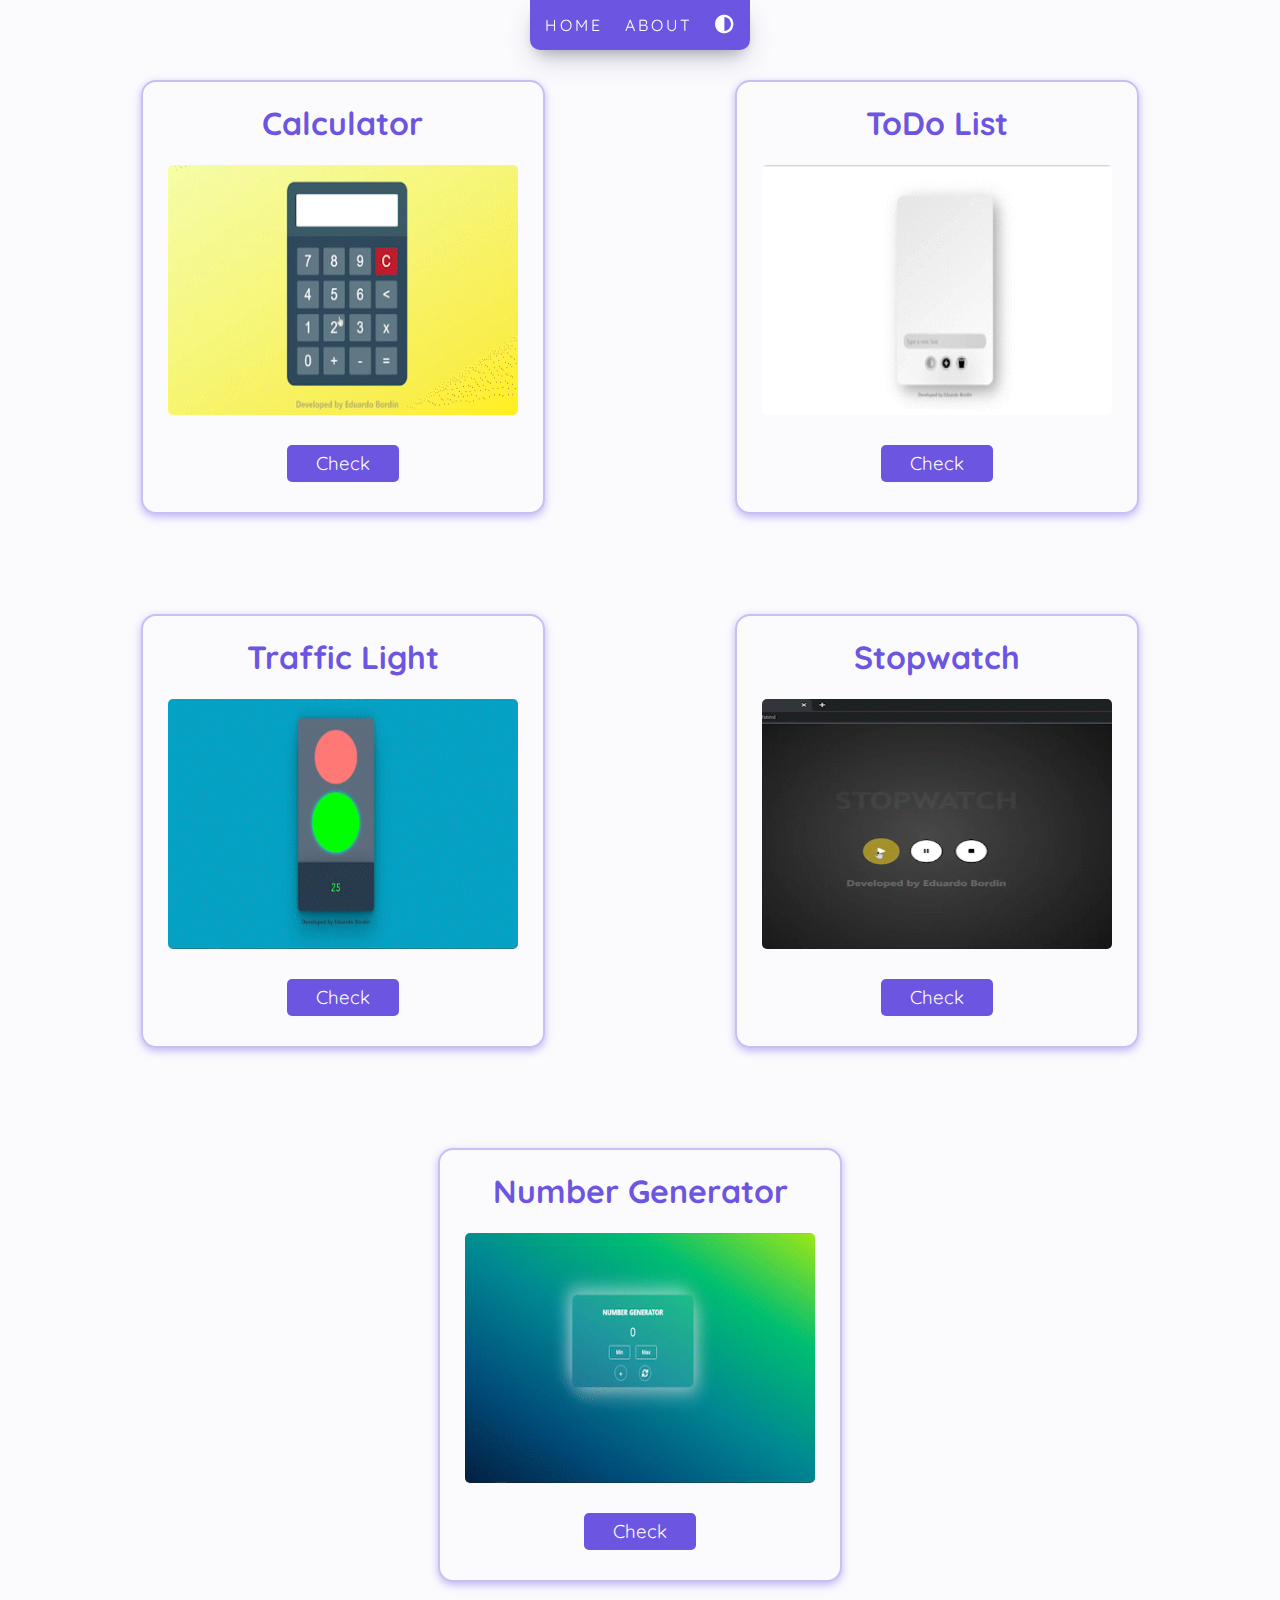
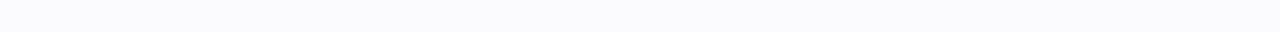
==== index.html @ f2ccfe51 "NewUpdate" ====
<!DOCTYPE html>
<html lang="en">
<head>
    <meta charset="UTF-8">
    <meta http-equiv="X-UA-Compatible" content="IE=edge">
    <meta name="viewport" content="width=device-width, initial-scale=1.0">
    <title>Eduardo Bordin - Profile</title>
    <link rel="stylesheet" href="./main_content/styleProfile.css">
    <link rel="stylesheet" href="https://cdnjs.cloudflare.com/ajax/libs/font-awesome/6.1.1/css/all.min.css">
    <link rel="preconnect" href="https://fonts.googleapis.com">
<link rel="preconnect" href="https://fonts.gstatic.com" crossorigin>
<link href="https://fonts.googleapis.com/css2?family=Quicksand&display=swap" rel="stylesheet">
</head>
<body>

    <section id="main">
        
        <div id="navBar">
            
            <a href="#" id="linkNav">HOME</a>
            <!-- <a href="#" id="linkNav" class="btnProjects">PROJECTS</a> -->
            <a href="about.html" id="linkNav">ABOUT</a>
            <button id="btnDarkMode"><i class="fa-solid fa-circle-half-stroke" id="iconDarkMode"></i></button>
            
        </div>
        <!-- <div id="modalDiv">
            <p>
                This section is in Development.
            </p>
            <button id="closeModal"></button>
        </div> -->


        <div id="infMain">

            <div class="inf1 infBlack1">
                <h1 id="h1">Calculator</h1>
                <img src="./main_content/images/calculator_AdobeExpress.gif" alt="Test" id="mainImg">
                <a href="https://eduardosbordin.github.io/projectCalculator/" id="linkView">Check</a>
            </div>

            <div class="inf1 infBlack2">
                <h1 id="h1_2">ToDo List</h1>     
                <img src="./main_content/images/todoGift.gif" alt="Test" id="mainImg">
                <a href="https://eduardosbordin.github.io/todoList/" id="linkView">Check</a>
            </div>

            <div class="inf1 infBlack3">
                <h1 id="h1_3">Traffic Light</h1>   
                <img src="./main_content/images/trafficGIF.gif" alt="Test" id="mainImg">  
                <a href="https://eduardosbordin.github.io/TrafficLight/" id="linkView">Check</a>
            </div>

            <div class="inf1 infBlack4">
                <h1 id="h1_4">Stopwatch</h1>     
                <img src="./main_content/images/stopGift.gif" alt="Test" id="mainImg">
                <a href="https://eduardosbordin.github.io/project_stopwatch/" id="linkView">Check</a>
            </div>

            <div class="inf1 infBlack5">
                <h1 id="h1_5">Number Generator</h1>     
                <img src="./main_content/images/numberGeneGif.gif" alt="Test" id="mainImg">
                <a href="https://eduardosbordin.github.io/numberGenerator/" id="linkView">Check</a>
            </div>

                
        </div>

        <!-- <footer>
            <div id="divLinks">
                <a href="https://github.com/EduardoSBordin" id="linkFooter"><i class="fa-brands fa-github github"></i></a>
                <a href="https://www.linkedin.com/in/dudubordin/" id="linkFooter"><i class="fa-brands fa-linkedin-in linkdin"></i></a>
                <a href="https://www.instagram.com/dudubordin_/" id="linkFooter"><i class="fa-brands fa-instagram instagram"></i></a>   
            </div>
        </footer> -->

        
    </section>

<script src="./main_content/scriptProfile.js"></script>
</body>
</html>
---- main_content/styleProfile.css ----
::-webkit-scrollbar {
    width: 10px;
    background: rgba(128, 128, 128, 0);
  }
  
  /* Track */
  ::-webkit-scrollbar-track {
    box-shadow: inset 0 0 5px rgba(163, 43, 43, 0); 
    border-radius: 10px;
  }
   
  /* Handle */
  ::-webkit-scrollbar-thumb {
    background: #6C55E0; 
    border-radius: 10px;
  }
  
  /* Handle on hover */
  ::-webkit-scrollbar-thumb:hover {
    background: #7f6cdf; 
  }
body{
    margin: 0%;
    background: #fbfbfe;
    background-attachment: fixed;
    transition: 0.3s;
}
#main{

    background: rgba(151, 65, 65, 0);
    height: auto;
    width: 100%;
    display: flex;
    justify-content: center;

}
#navBar{

    background: #6C55E0;
    padding: 10px;
    transition: 0.5s;
    border-radius: 0px 0px 10px 10px;
    width: 200px;

    box-shadow: rgba(50, 50, 93, 0.25) 0px 13px 27px -5px, rgba(0, 0, 0, 0.3) 0px 8px 16px -8px;

    position: fixed;
    display: flex;
    flex-direction: row;
    justify-content: space-between;
    align-items: center;
}
#infMain{

    background: rgba(255, 255, 255, 0);
    width: 100%;
    height: 100%;
    text-align: center;
    margin-top: 30px;
    transition: 0.5s;

    display: flex;
    flex-wrap: wrap;
    justify-content: space-evenly;

}
body.activeBody{

    background: rgb(29, 29, 29);
}
footer{

    /* background: rgb(255, 60, 60);
    background: linear-gradient(90deg, rgb(255, 84, 84) 21%, rgb(255, 153, 0) 82%);
    background-attachment: fixed; */
    width: 100%;
    height: 60px;
    margin-top: 360px;
}
#divLinks{
    margin: auto;
    margin-top: -30px;
    background: rgb(255, 255, 255);
    width: 200px;
    height: 35px;
    border-radius: 25px;
    /*box-shadow: rgba(0, 0, 0, 0.35) 0px 5px 15px;*/
    box-shadow: rgba(9, 30, 66, 0.25) 0px 4px 8px -2px, rgba(9, 30, 66, 0.08) 0px 0px 0px 1px;
    text-align: center;
    padding: 10px;
}
#linkFooter{
    color: rgb(139, 139, 139);
    background: rgba(255, 192, 203, 0);
    margin: 15px;
    font-size: 22pt;
}
i{
    transition: 0.6s;
}
i:hover{
    transform: scale(1.3);
}
.instagram:hover{
    
    color: #ff4040;
    color: radial-gradient(circle, rgba(131,58,180,1) 0%, rgba(253,29,29,1) 50%, rgba(252,176,69,1) 100%);;
}
.linkdin:hover{

    color: royalblue;
}
.github:hover{

    color: black;
}
#mainImg{

    width: 350px;
    height: 250px;
    border-radius: 5px;
    box-shadow: rgba(231, 73, 73, 0) 0px 3px 8px;
    cursor: pointer;
}
#linkNav{
   
    text-decoration: none;
    margin: 5px;
    font-family: 'Quicksand', sans-serif;
    letter-spacing: 3px;
    font-size: 12pt;
    color: white;
}

#linkNav:hover{

    color: white;
    font-weight: 600;
}
.inf1{

    background: rgba(204, 204, 204, 0);
    width: 400px;
    height: 430px;
    display: flex;
    flex-direction: column;
    align-items: center;
    margin: 50px;
    border-radius: 15px;
    border: 2px solid #6c55e05b;
    transition: 0.4s;

    box-shadow: #6c55e06b 0px 3px 8px;
    /* box-shadow: rgba(0, 0, 0, 0.15) 1.95px 1.95px 2.6px; */
}
h1{
    transition: 0.4s;
    font-family: 'Quicksand', sans-serif;
    color: #6C55E0;
}
#linkView{

    background: #6C55E0;
    color: white;
    margin: auto;
    margin-top: 30px;
    position: relative;
    text-decoration: none;
    font-family: 'Quicksand', sans-serif;
    font-size: 14pt;
    transition: 0.3s;
    display: flex;
    justify-content: center;
    text-align: center;
    padding: 5px;
    width: 100px;
    height: 25px;
    border-radius: 5px;
    border: 1px solid #6c55e000;
}
#linkView:hover{
    
   background: #8b71fd;
   border: 1px solid #6c55e0;
   color: whitesmoke;
}
#btnDarkMode{
    background: none;
    border: none;
    cursor: pointer;
    font-size: 14pt;
}
/* #h1.activeBody, #h1_2.activeBody, #h1_3.activeBody,
#h1_4.activeBody, #h1_5.activeBody{
    color: white;
} */
#iconDarkMode{
    color: white;
}
#modalDiv{

    background: rgb(255, 255, 255);
    width: 200px;
    height: 100px;
    display: none;
    transition: 0.5s;
    border-radius: 0px 0px 10px 10px;
    box-shadow: rgba(0, 0, 0, 0.45) 0px 25px 20px -20px;
    margin: auto;
    margin-top: -21px;
}
p{
    text-align: center;
    font-family: 'Quicksand', sans-serif;
    font-size: 16pt;
}
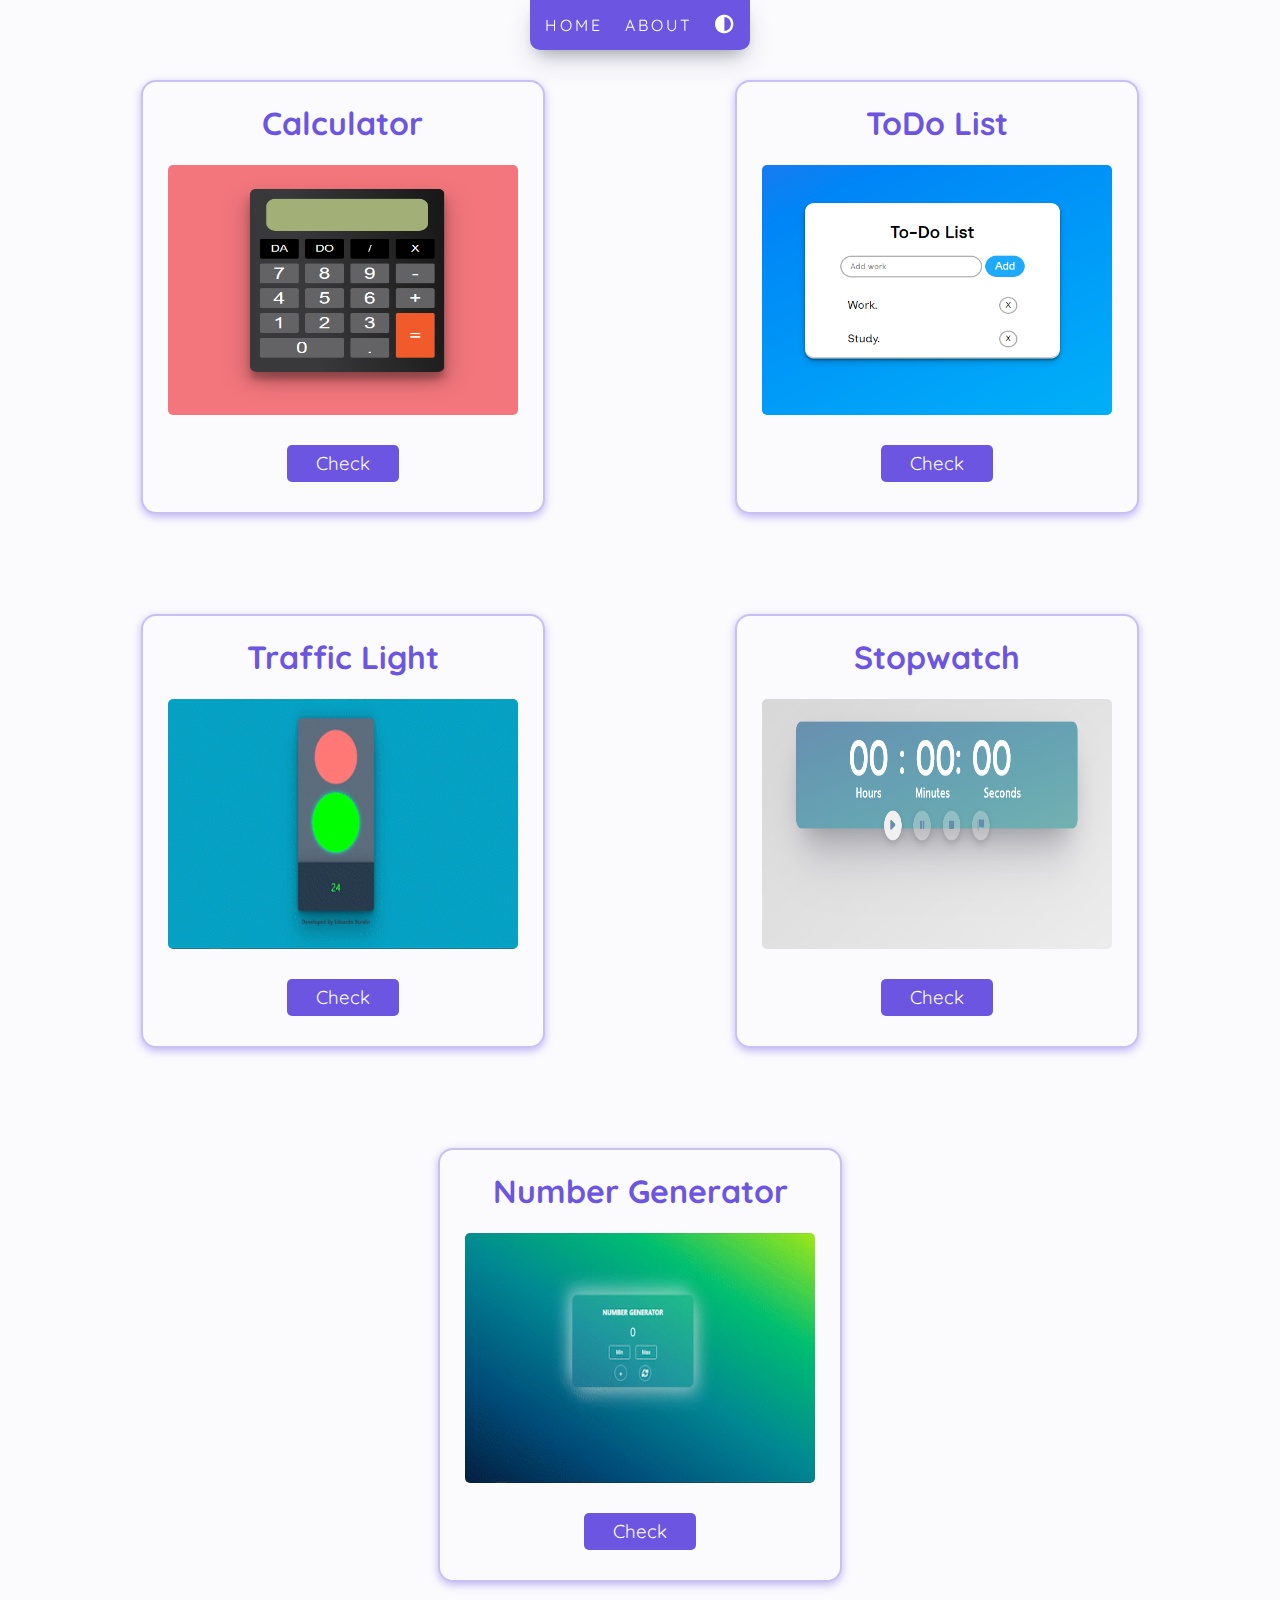
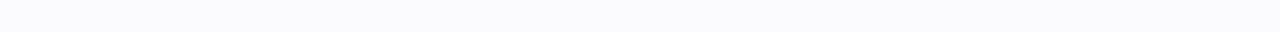
==== commit 3fb6d027: "update-projects" ====
--- a/index.html
+++ b/index.html
@@ -35,14 +35,14 @@
 
             <div class="inf1 infBlack1">
                 <h1 id="h1">Calculator</h1>
-                <img src="./main_content/images/calculator_AdobeExpress.gif" alt="Test" id="mainImg">
-                <a href="https://eduardosbordin.github.io/projectCalculator/" id="linkView">Check</a>
+                <img src="./main_content/images/calculatorIMG.png" alt="Test" id="mainImg">
+                <a href="https://eduardosbordin.github.io/calculator-profile/" id="linkView">Check</a>
             </div>
 
             <div class="inf1 infBlack2">
                 <h1 id="h1_2">ToDo List</h1>     
-                <img src="./main_content/images/todoGift.gif" alt="Test" id="mainImg">
-                <a href="https://eduardosbordin.github.io/todoList/" id="linkView">Check</a>
+                <img src="./main_content/images/todolistIMG.png" alt="Test" id="mainImg">
+                <a href="https://eduardosbordin.github.io/todolist-profile/" id="linkView">Check</a>
             </div>
 
             <div class="inf1 infBlack3">
@@ -53,8 +53,8 @@
 
             <div class="inf1 infBlack4">
                 <h1 id="h1_4">Stopwatch</h1>     
-                <img src="./main_content/images/stopGift.gif" alt="Test" id="mainImg">
-                <a href="https://eduardosbordin.github.io/project_stopwatch/" id="linkView">Check</a>
+                <img src="./main_content/images/stopwatchIMG.png" alt="Test" id="mainImg">
+                <a href="https://eduardosbordin.github.io/stopwatch-profile/" id="linkView">Check</a>
             </div>
 
             <div class="inf1 infBlack5">
--- a/main_content/styleProfile.css
+++ b/main_content/styleProfile.css
@@ -43,7 +43,7 @@
     width: 200px;
 
     box-shadow: rgba(50, 50, 93, 0.25) 0px 13px 27px -5px, rgba(0, 0, 0, 0.3) 0px 8px 16px -8px;
-
+    z-index: 1;
     position: fixed;
     display: flex;
     flex-direction: row;
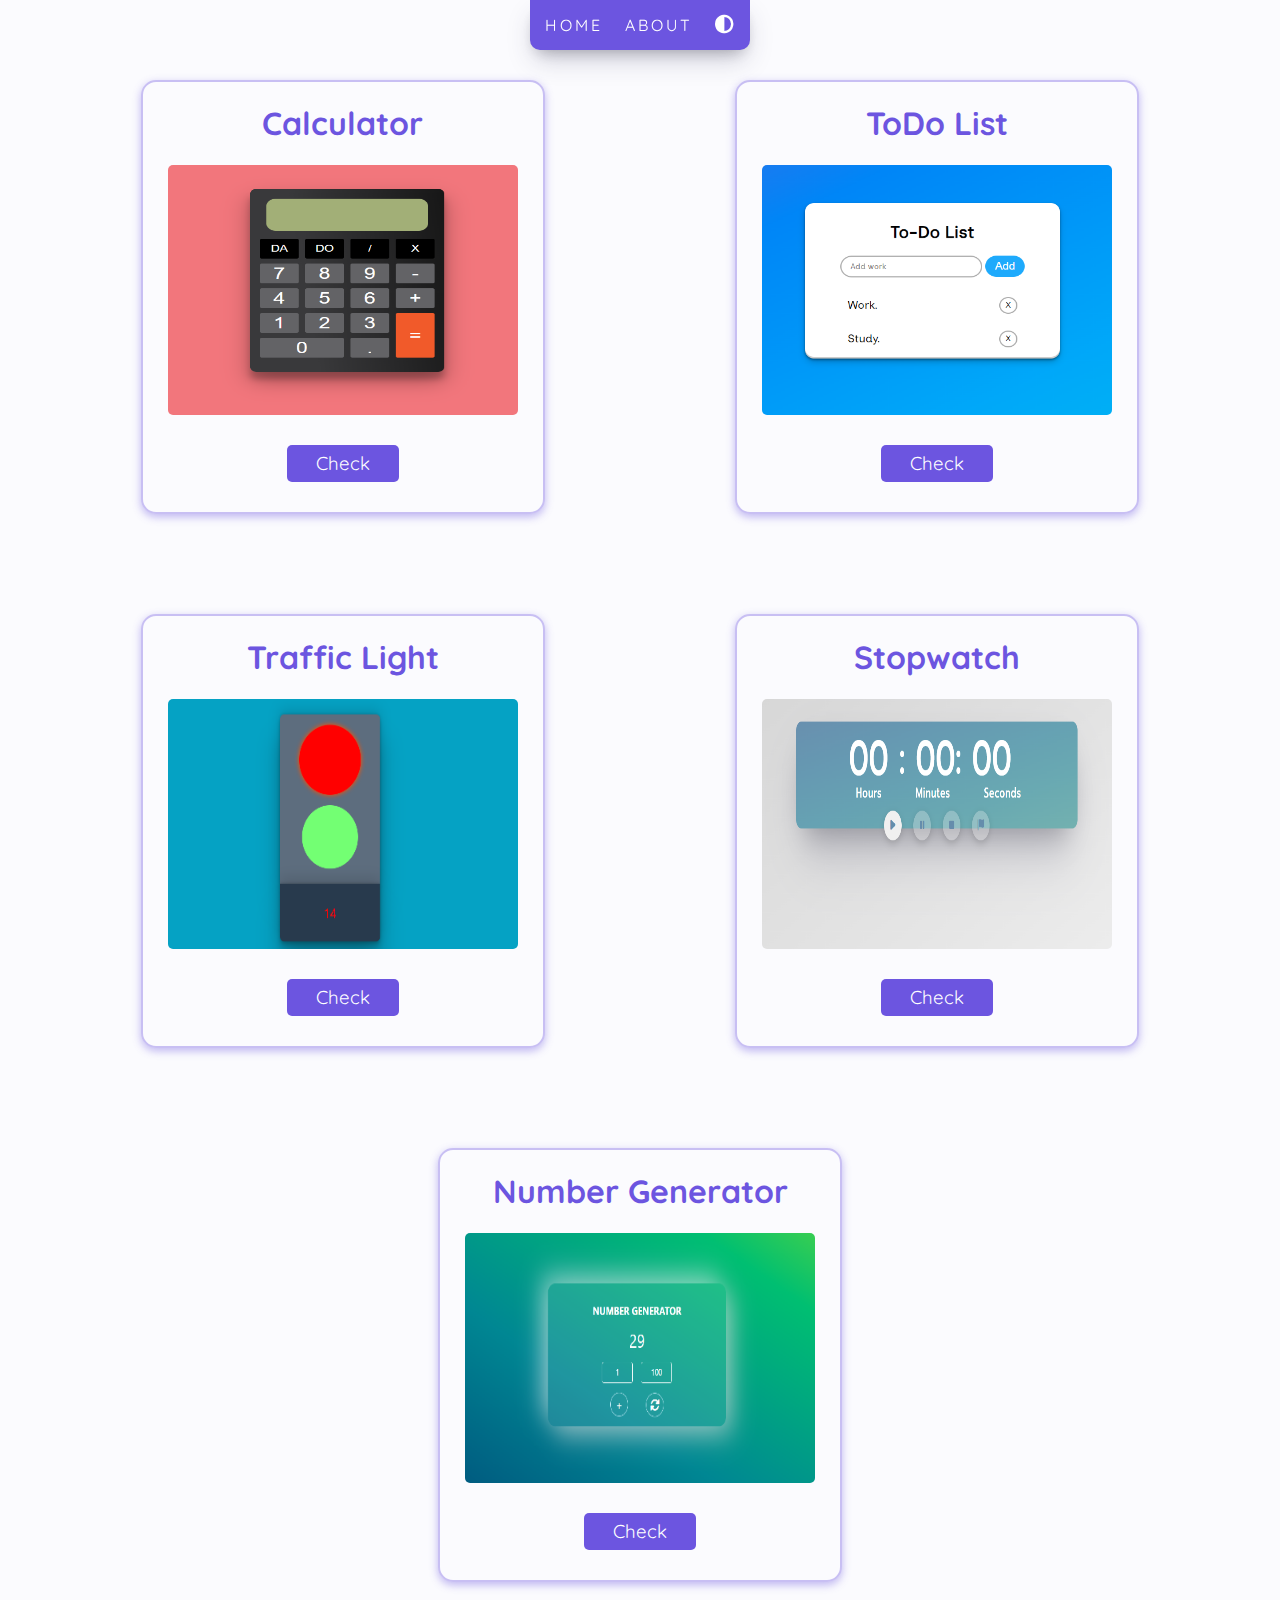
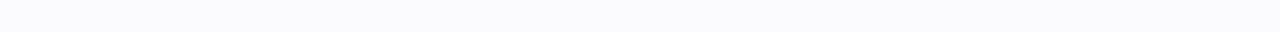
==== commit 32f5ffe3: "update_1" ====
--- a/index.html
+++ b/index.html
@@ -47,7 +47,7 @@
 
             <div class="inf1 infBlack3">
                 <h1 id="h1_3">Traffic Light</h1>   
-                <img src="./main_content/images/trafficGIF.gif" alt="Test" id="mainImg">  
+                <img src="./main_content/images/trafficLightIMG.png" alt="Test" id="mainImg">  
                 <a href="https://eduardosbordin.github.io/TrafficLight/" id="linkView">Check</a>
             </div>
 
@@ -59,7 +59,7 @@
 
             <div class="inf1 infBlack5">
                 <h1 id="h1_5">Number Generator</h1>     
-                <img src="./main_content/images/numberGeneGif.gif" alt="Test" id="mainImg">
+                <img src="./main_content/images/numberGIMG.png" alt="Test" id="mainImg">
                 <a href="https://eduardosbordin.github.io/numberGenerator/" id="linkView">Check</a>
             </div>
 
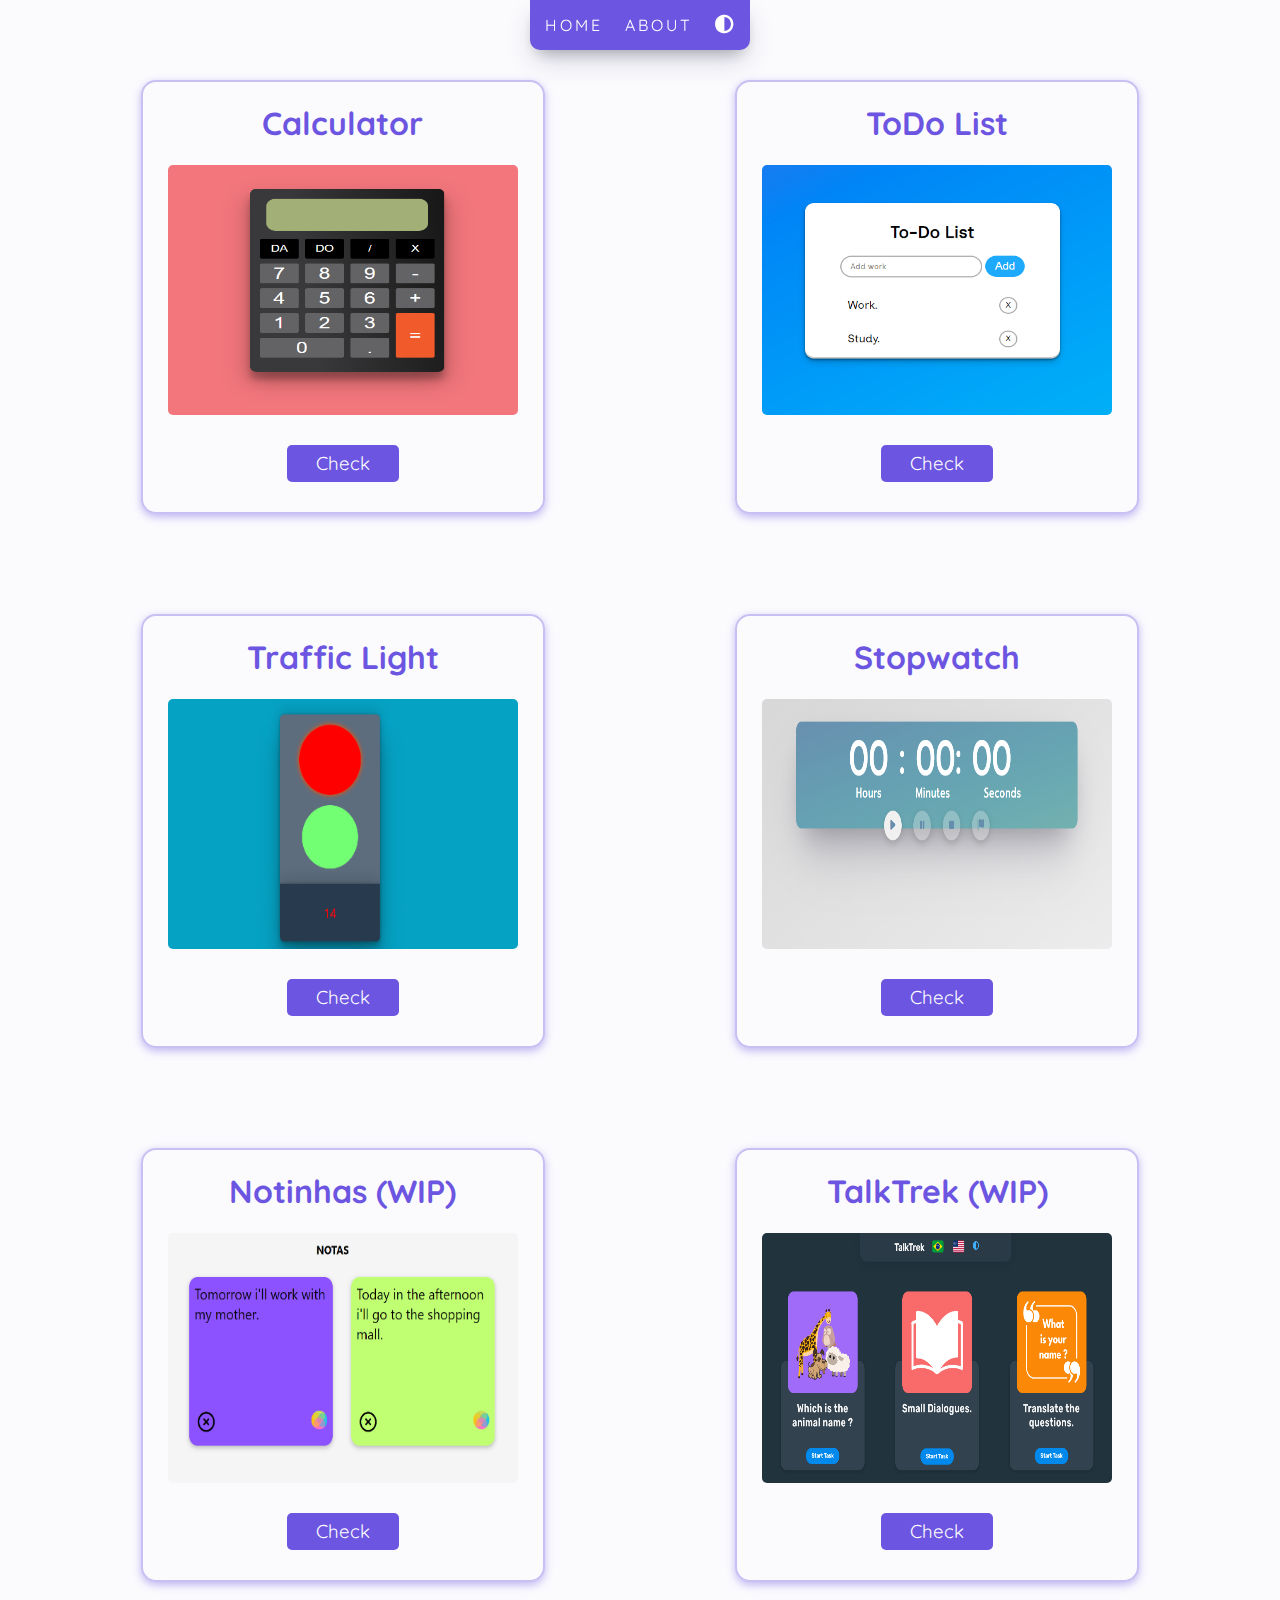
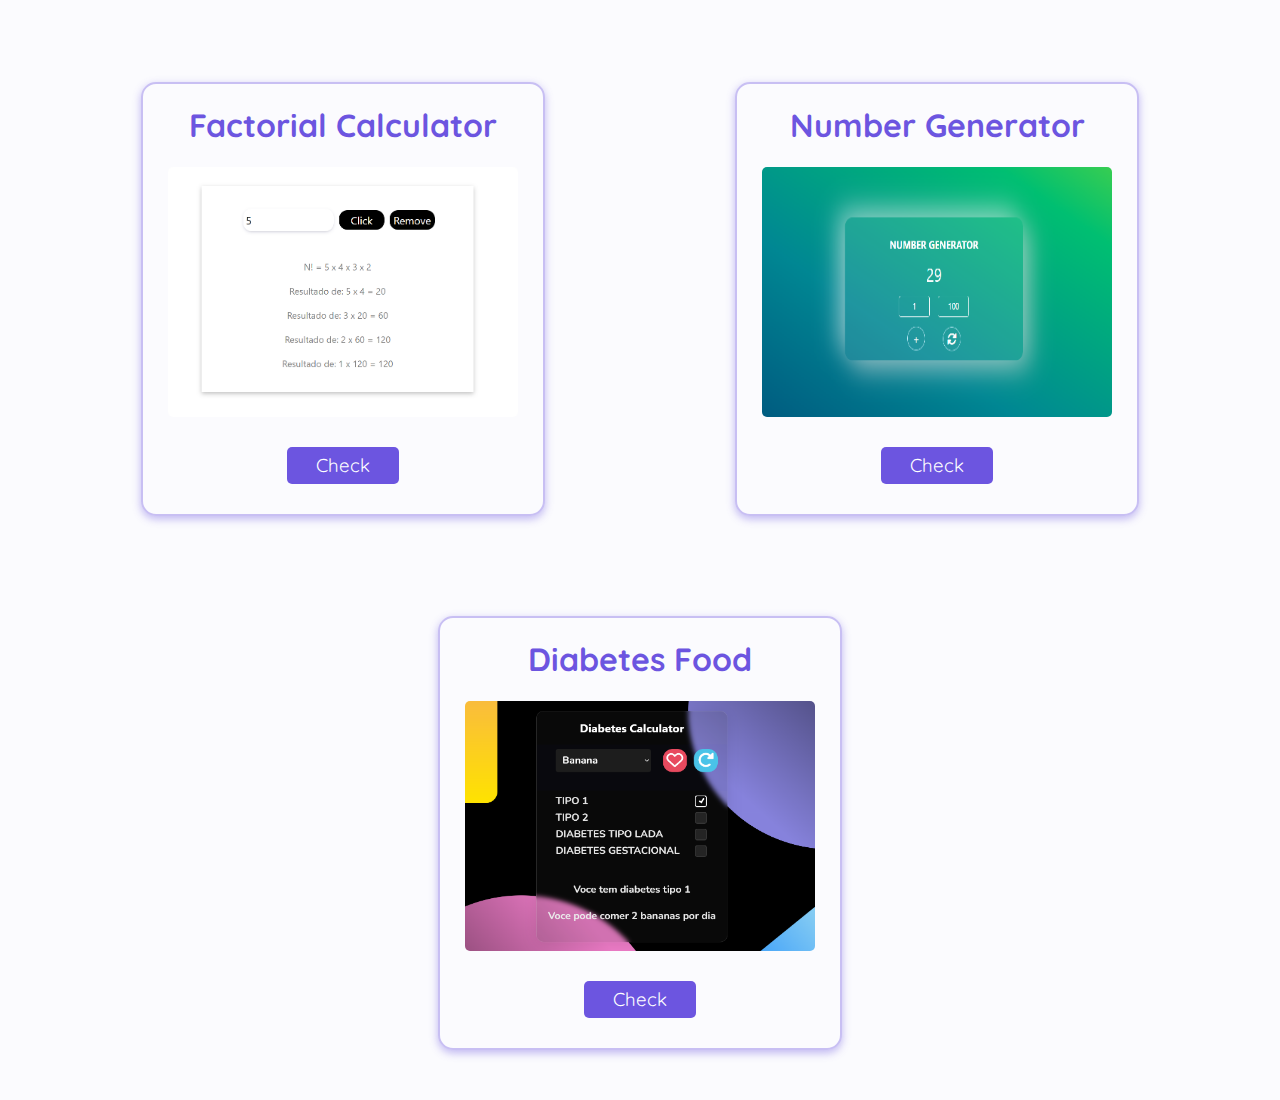
==== commit 66226d76: "update_addNewProjects" ====
--- a/index.html
+++ b/index.html
@@ -58,9 +58,33 @@
             </div>
 
             <div class="inf1 infBlack5">
+                <h1 id="h1_5">Notinhas (WIP)</h1>     
+                <img src="./main_content/images/notinhasIMG.png" alt="Test" id="mainImg">
+                <a href="https://notinhas.netlify.app/" id="linkView">Check</a>
+            </div>
+
+            <div class="inf1 infBlack5">
+                <h1 id="h1_5">TalkTrek (WIP)</h1>     
+                <img src="./main_content/images/talkTrekIMG.png" alt="Test" id="mainImg">
+                <a href="https://talktrek.netlify.app/" id="linkView">Check</a>
+            </div>
+
+            <div class="inf1 infBlack5">
+                <h1 id="h1_5">Factorial Calculator</h1>     
+                <img src="./main_content/images/factorialIMG.png" alt="Test" id="mainImg">
+                <a href="https://eduardosbordin.github.io/factorial-calculation/" id="linkView">Check</a>
+            </div>
+
+            <div class="inf1 infBlack5">
                 <h1 id="h1_5">Number Generator</h1>     
                 <img src="./main_content/images/numberGIMG.png" alt="Test" id="mainImg">
                 <a href="https://eduardosbordin.github.io/numberGenerator/" id="linkView">Check</a>
+            </div>
+
+            <div class="inf1 infBlack5">
+                <h1 id="h1_5">Diabetes Food</h1>     
+                <img src="./main_content/images/diabetesIMG.png" alt="Test" id="mainImg">
+                <a href="https://eduardosbordin.github.io/diabetes-counter/" id="linkView">Check</a>
             </div>
 
                 
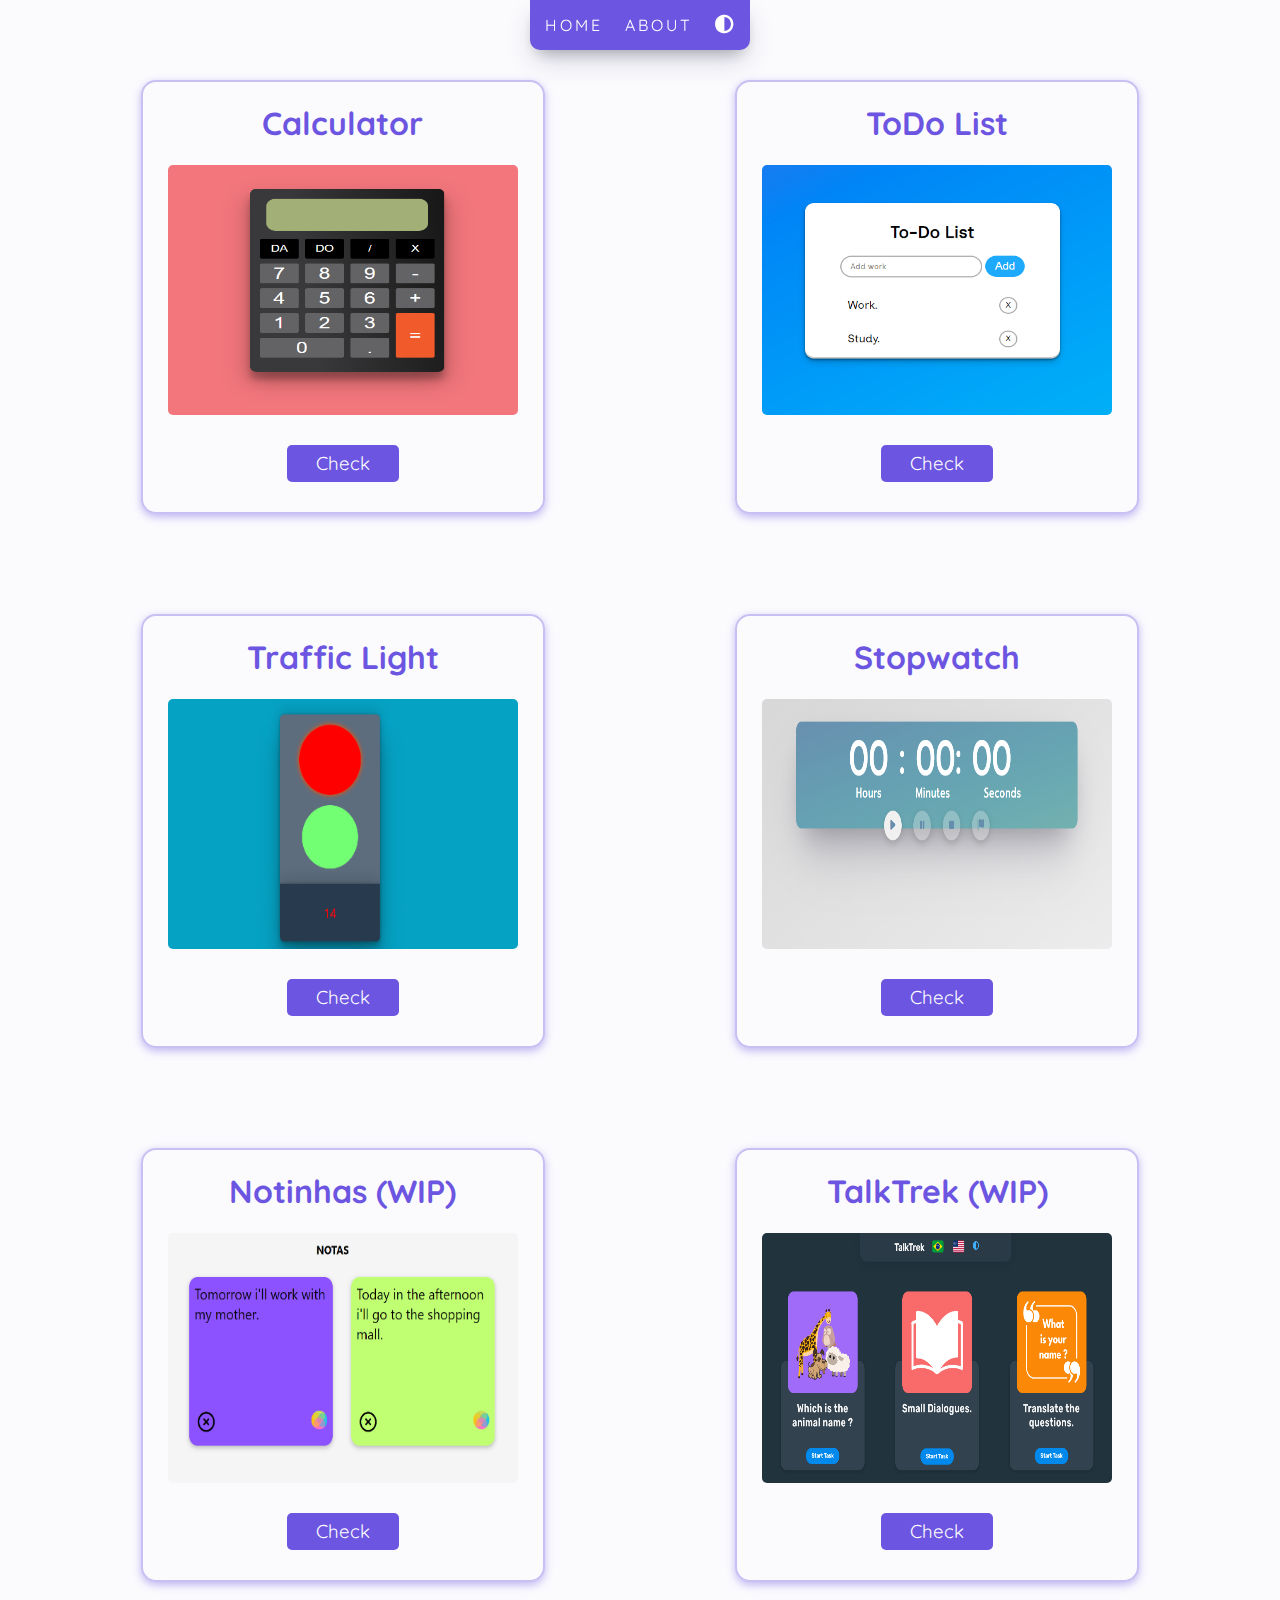
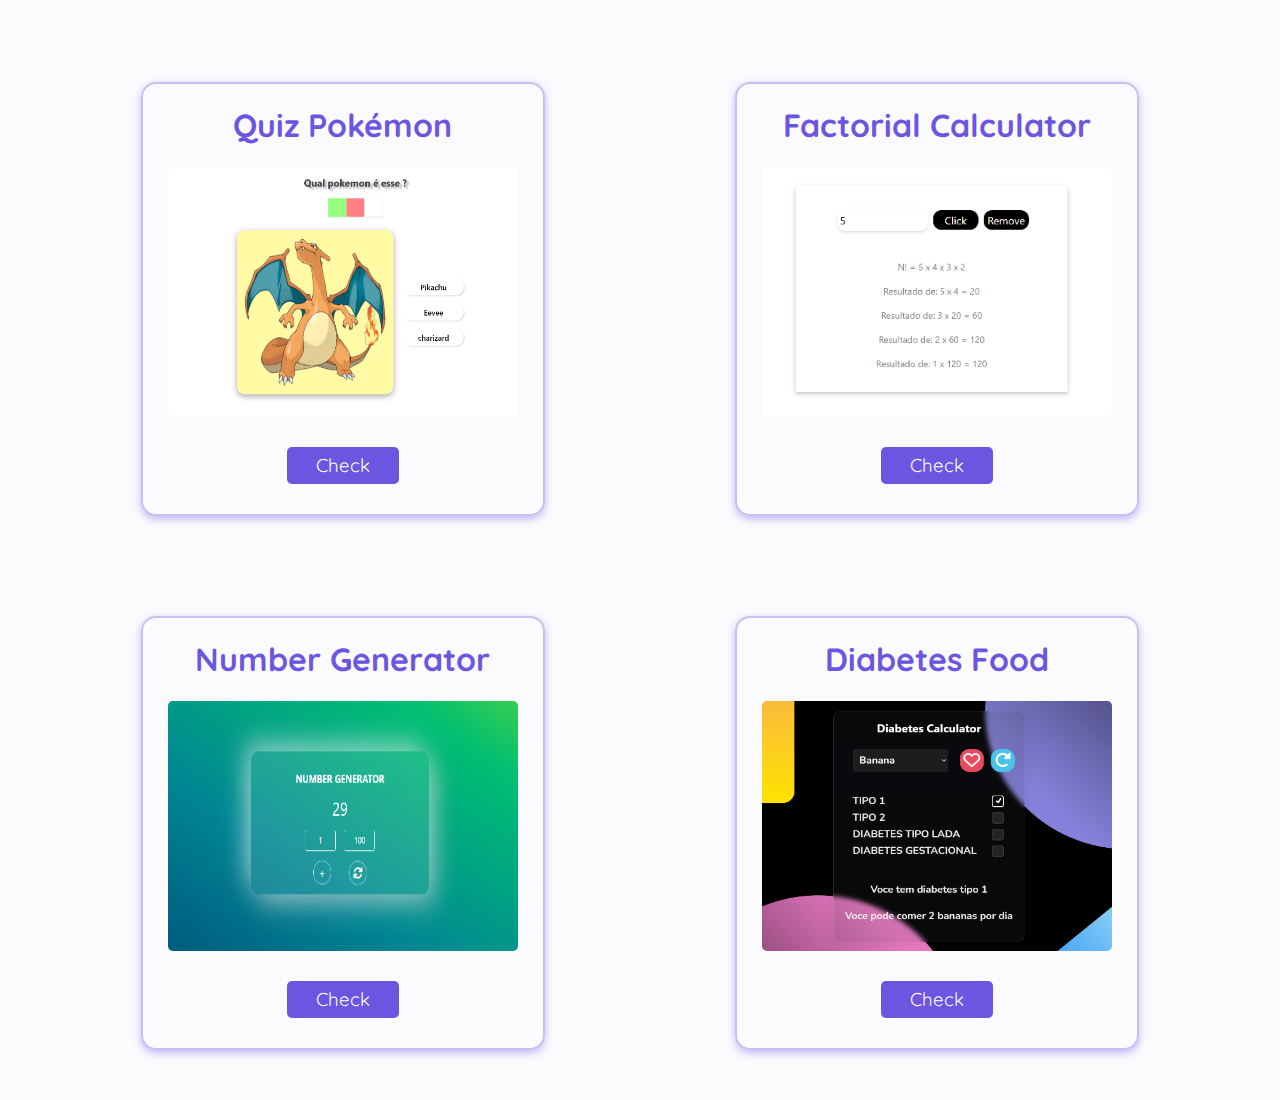
==== commit 41ab8e4b: "add-pokemon-project" ====
--- a/index.html
+++ b/index.html
@@ -70,6 +70,12 @@
             </div>
 
             <div class="inf1 infBlack5">
+                <h1 id="h1_5">Quiz Pokémon</h1>     
+                <img src="./main_content/images/pokemonIMG.png" alt="Test" id="mainImg">
+                <a href="https://eduardosbordin.github.io/quiz-game-pokemon/" id="linkView">Check</a>
+            </div>
+
+            <div class="inf1 infBlack5">
                 <h1 id="h1_5">Factorial Calculator</h1>     
                 <img src="./main_content/images/factorialIMG.png" alt="Test" id="mainImg">
                 <a href="https://eduardosbordin.github.io/factorial-calculation/" id="linkView">Check</a>
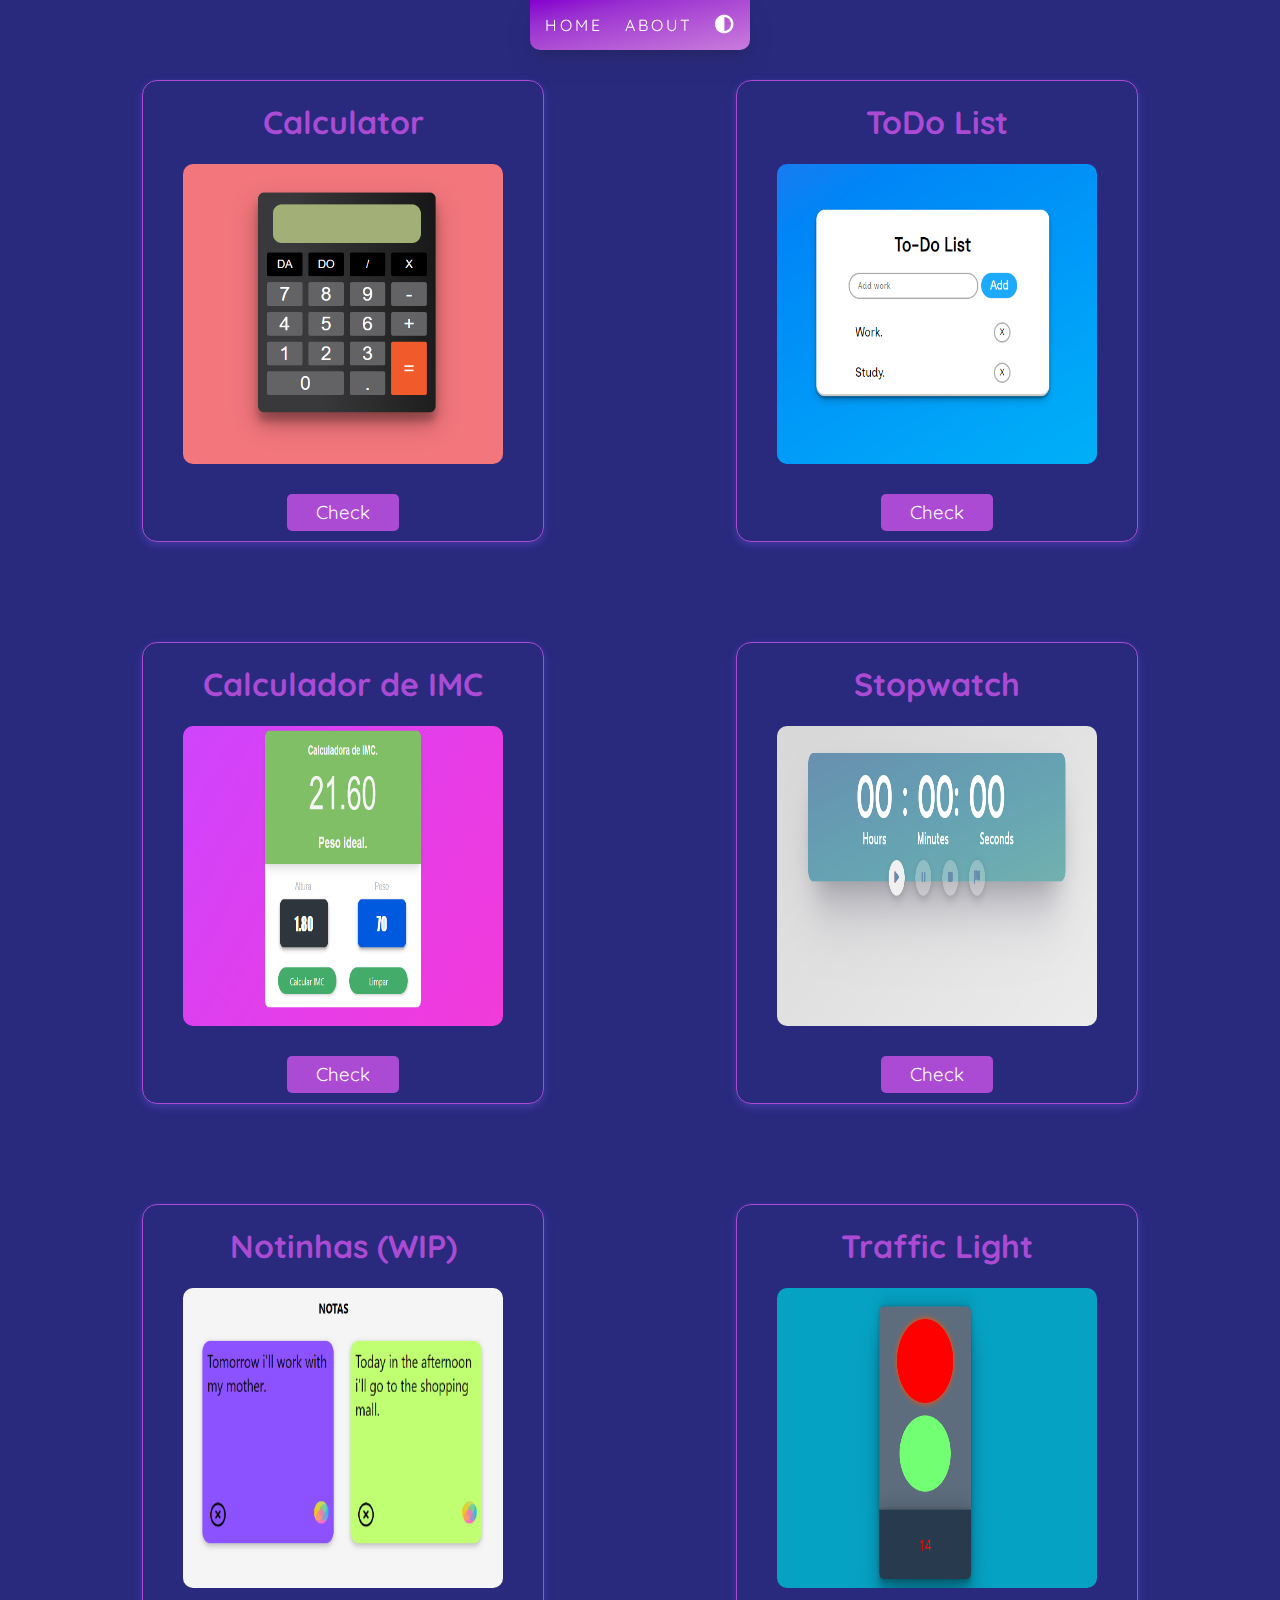
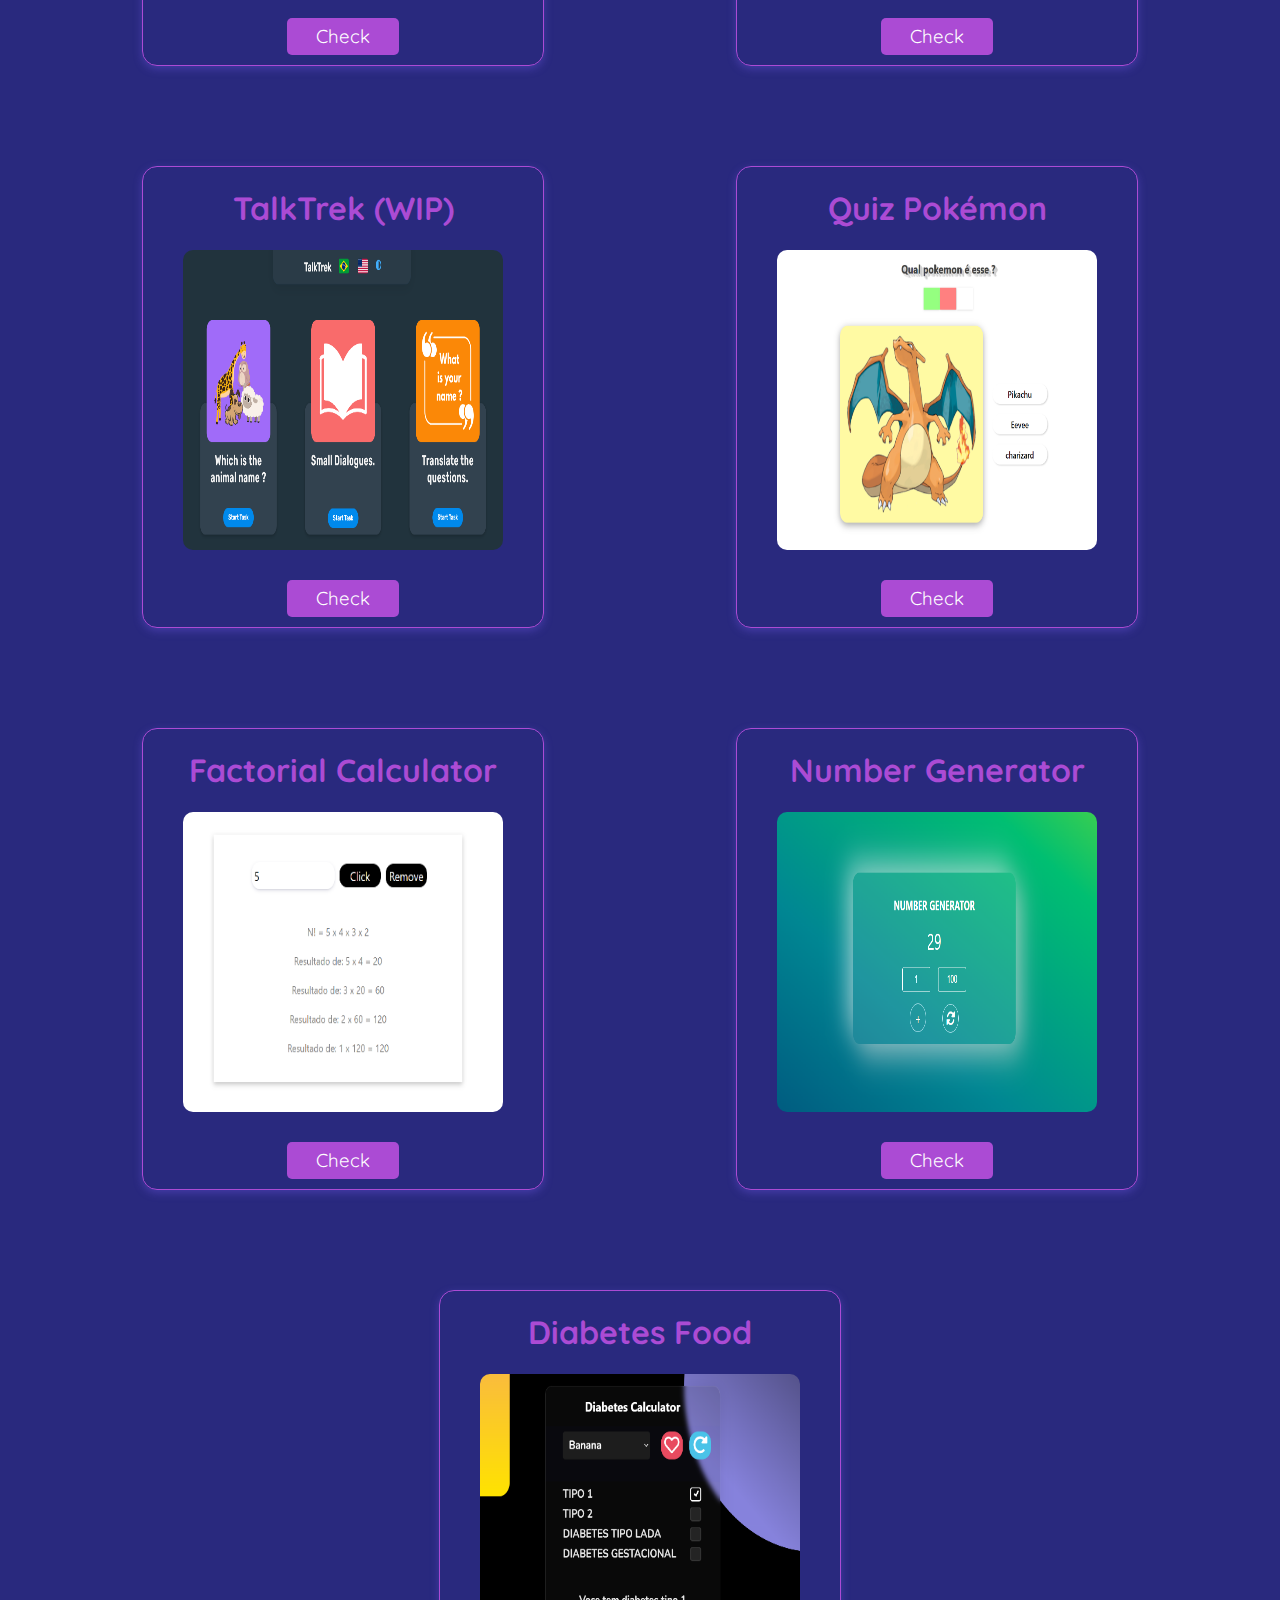
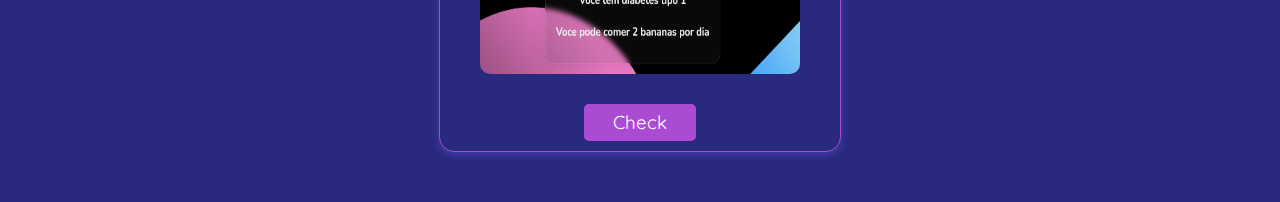
==== commit 09ca04b9: "update-new-project" ====
--- a/index.html
+++ b/index.html
@@ -46,9 +46,9 @@
             </div>
 
             <div class="inf1 infBlack3">
-                <h1 id="h1_3">Traffic Light</h1>   
-                <img src="./main_content/images/trafficLightIMG.png" alt="Test" id="mainImg">  
-                <a href="https://eduardosbordin.github.io/TrafficLight/" id="linkView">Check</a>
+                <h1 id="h1_3">Calculador de IMC</h1>   
+                <img src="./main_content/images/bmiIMG.png" alt="Test" id="mainImg">  
+                <a href="https://eduardosbordin.github.io/bmi-calculator-profile/" id="linkView">Check</a>
             </div>
 
             <div class="inf1 infBlack4">
@@ -62,6 +62,13 @@
                 <img src="./main_content/images/notinhasIMG.png" alt="Test" id="mainImg">
                 <a href="https://notinhas.netlify.app/" id="linkView">Check</a>
             </div>
+
+            <div class="inf1 infBlack3">
+                <h1 id="h1_3">Traffic Light</h1>   
+                <img src="./main_content/images/trafficLightIMG.png" alt="Test" id="mainImg">  
+                <a href="https://eduardosbordin.github.io/TrafficLight/" id="linkView">Check</a>
+            </div>
+     
 
             <div class="inf1 infBlack5">
                 <h1 id="h1_5">TalkTrek (WIP)</h1>     
--- a/main_content/styleProfile.css
+++ b/main_content/styleProfile.css
@@ -1,6 +1,7 @@
+
 ::-webkit-scrollbar {
-    width: 10px;
-    background: rgba(128, 128, 128, 0);
+    width: 0px;
+    background: none;
   }
   
   /* Track */
@@ -21,7 +22,7 @@
   }
 body{
     margin: 0%;
-    background: #fbfbfe;
+    background: #29297e;
     background-attachment: fixed;
     transition: 0.3s;
 }
@@ -36,7 +37,9 @@
 }
 #navBar{
 
-    background: #6C55E0;
+    /* background: #6C55E0; */
+
+    background-image: linear-gradient(to right bottom, #8500ce, #992fd1, #ab4bd4, #bb64d8, #c97cdc);
     padding: 10px;
     transition: 0.5s;
     border-radius: 0px 0px 10px 10px;
@@ -116,9 +119,9 @@
 }
 #mainImg{
 
-    width: 350px;
-    height: 250px;
-    border-radius: 5px;
+    width: 80%;
+    height: 300px;
+    border-radius: 10px;
     box-shadow: rgba(231, 73, 73, 0) 0px 3px 8px;
     cursor: pointer;
 }
@@ -141,13 +144,13 @@
 
     background: rgba(204, 204, 204, 0);
     width: 400px;
-    height: 430px;
+    height: 460px;
     display: flex;
     flex-direction: column;
     align-items: center;
     margin: 50px;
     border-radius: 15px;
-    border: 2px solid #6c55e05b;
+    border: 1px solid #ab4bd4;
     transition: 0.4s;
 
     box-shadow: #6c55e06b 0px 3px 8px;
@@ -156,11 +159,12 @@
 h1{
     transition: 0.4s;
     font-family: 'Quicksand', sans-serif;
-    color: #6C55E0;
+    /* color: #6C55E0; */
+    color: #ab4bd4;
 }
 #linkView{
 
-    background: #6C55E0;
+    background: #ab4bd4;
     color: white;
     margin: auto;
     margin-top: 30px;
@@ -180,8 +184,8 @@
 }
 #linkView:hover{
     
-   background: #8b71fd;
-   border: 1px solid #6c55e0;
+   background: #7f31a0;
+   transform: scale(1.1);
    color: whitesmoke;
 }
 #btnDarkMode{
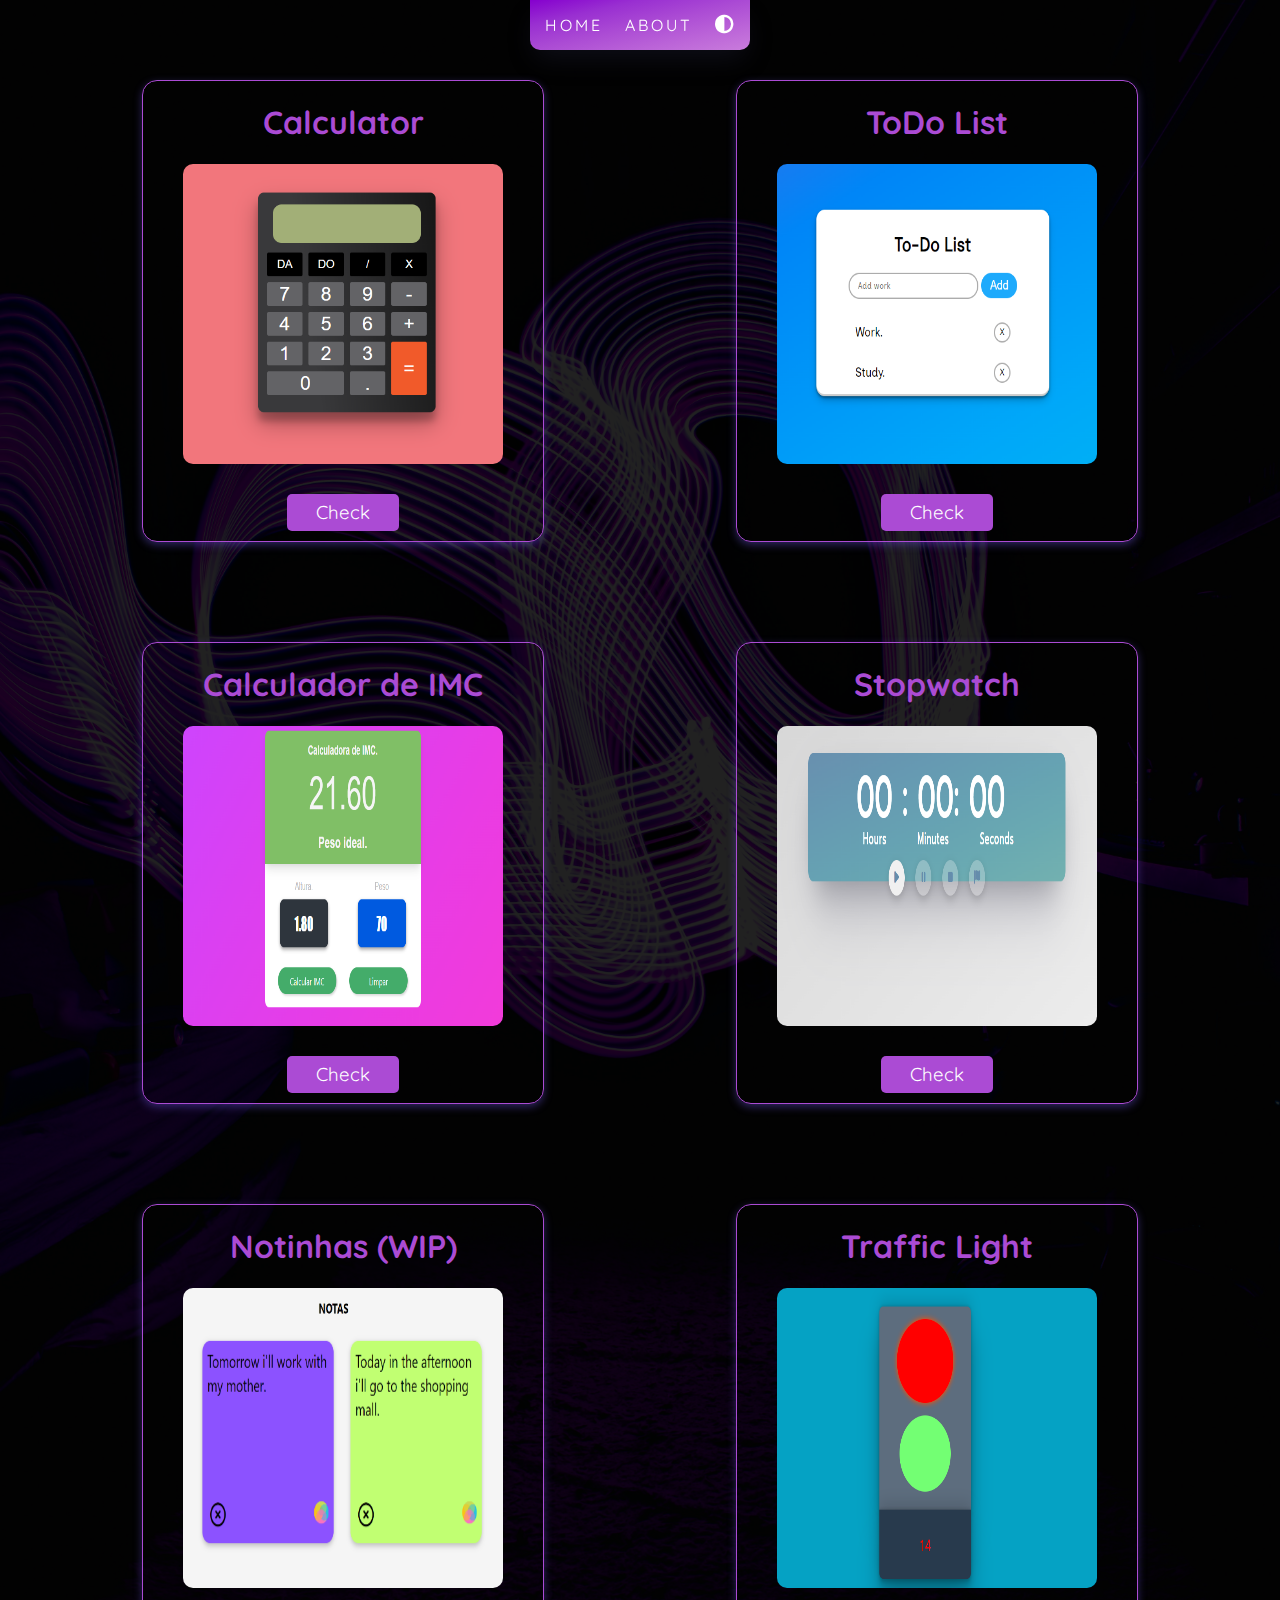
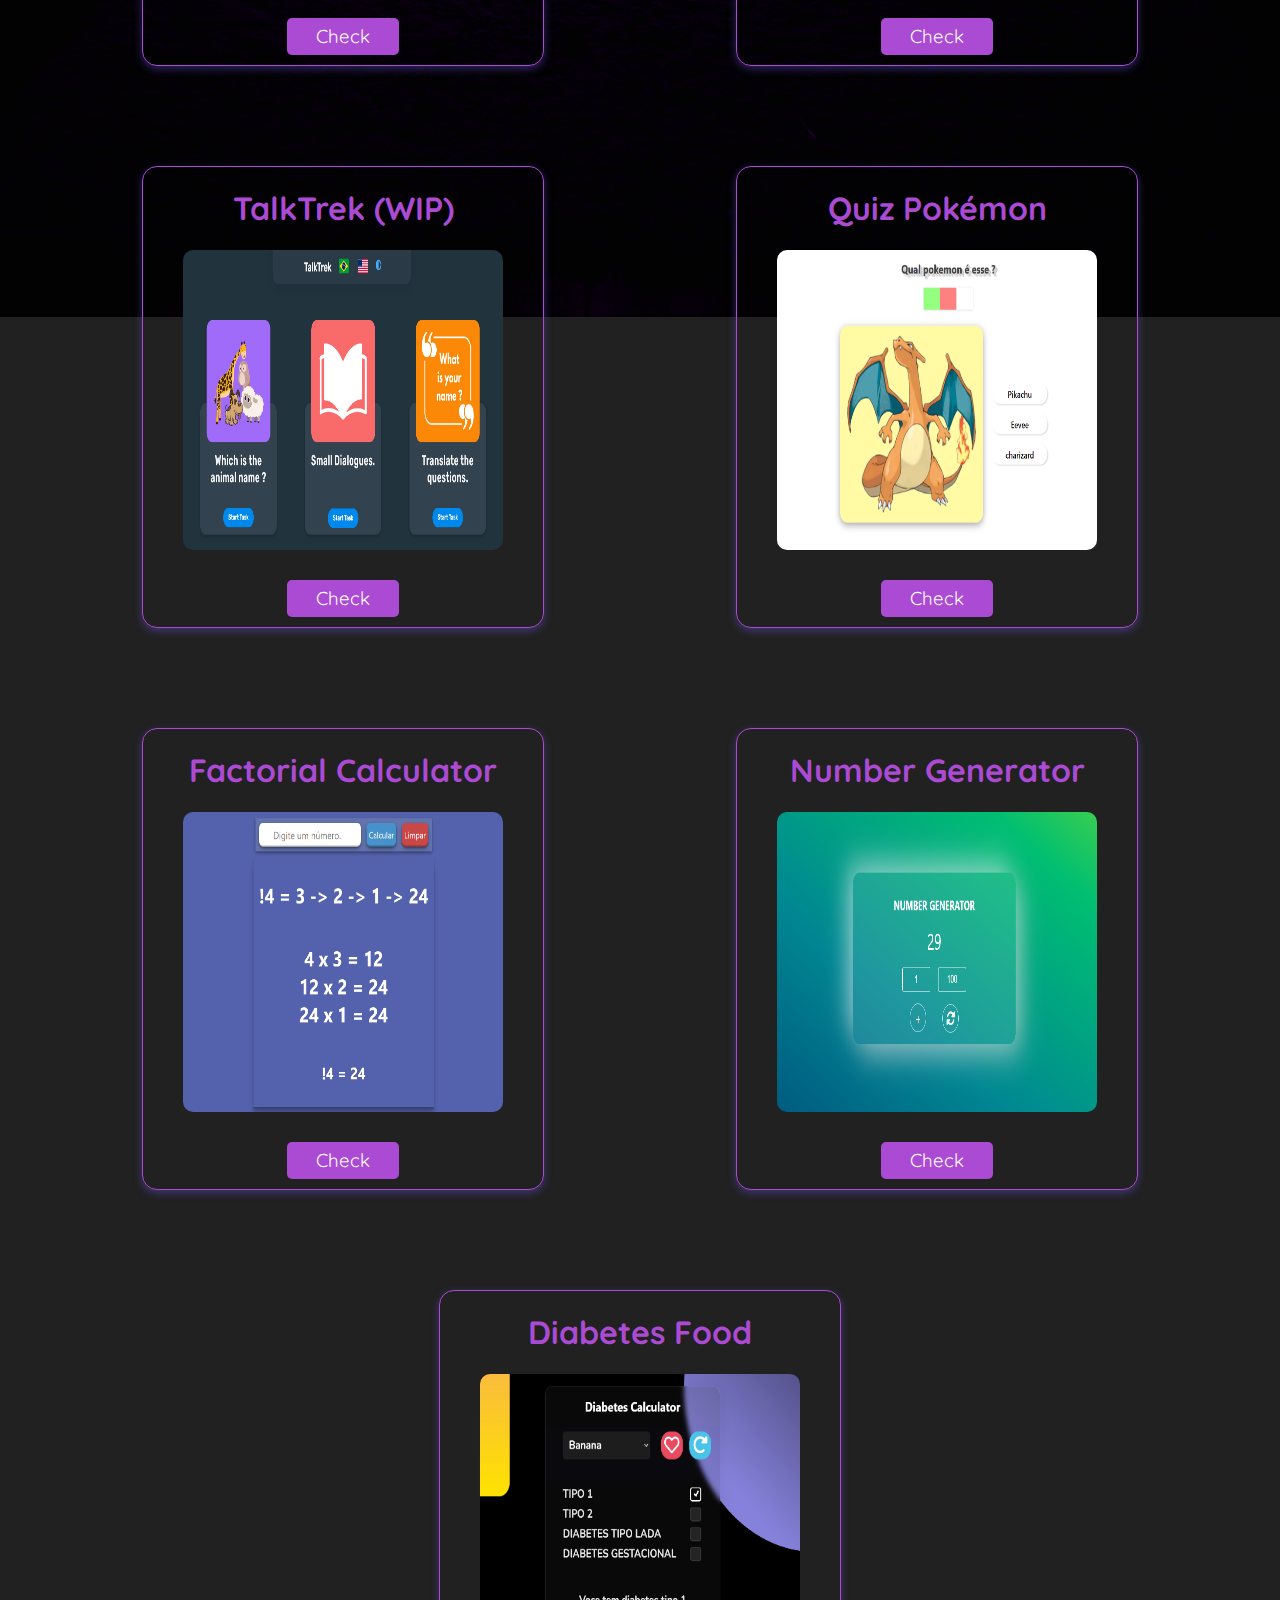
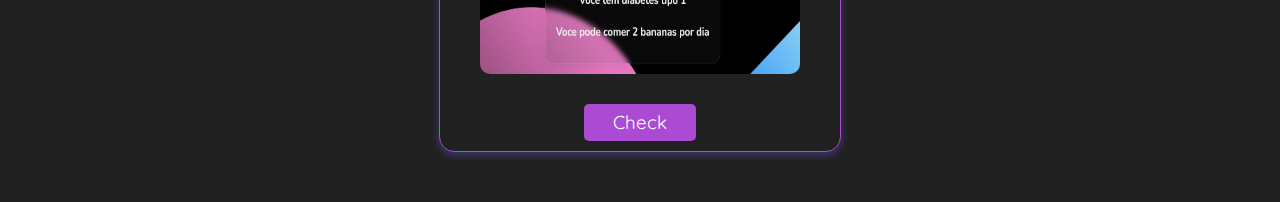
==== commit 1e2c1e31: "addedV2" ====
--- a/index.html
+++ b/index.html
@@ -84,7 +84,7 @@
 
             <div class="inf1 infBlack5">
                 <h1 id="h1_5">Factorial Calculator</h1>     
-                <img src="./main_content/images/factorialIMG.png" alt="Test" id="mainImg">
+                <img src="./main_content/images/factorialIMG2.png" alt="Test" id="mainImg">
                 <a href="https://eduardosbordin.github.io/factorial-calculation/" id="linkView">Check</a>
             </div>
 
--- a/main_content/styleProfile.css
+++ b/main_content/styleProfile.css
@@ -22,13 +22,15 @@
   }
 body{
     margin: 0%;
-    background: #29297e;
+    background-image: url(./images/backgroundneon.jpg);
     background-attachment: fixed;
+    background-repeat: no-repeat;
+    background-size: cover;
     transition: 0.3s;
 }
 #main{
 
-    background: rgba(151, 65, 65, 0);
+    background: rgba(0, 0, 0, 0.872);
     height: auto;
     width: 100%;
     display: flex;
